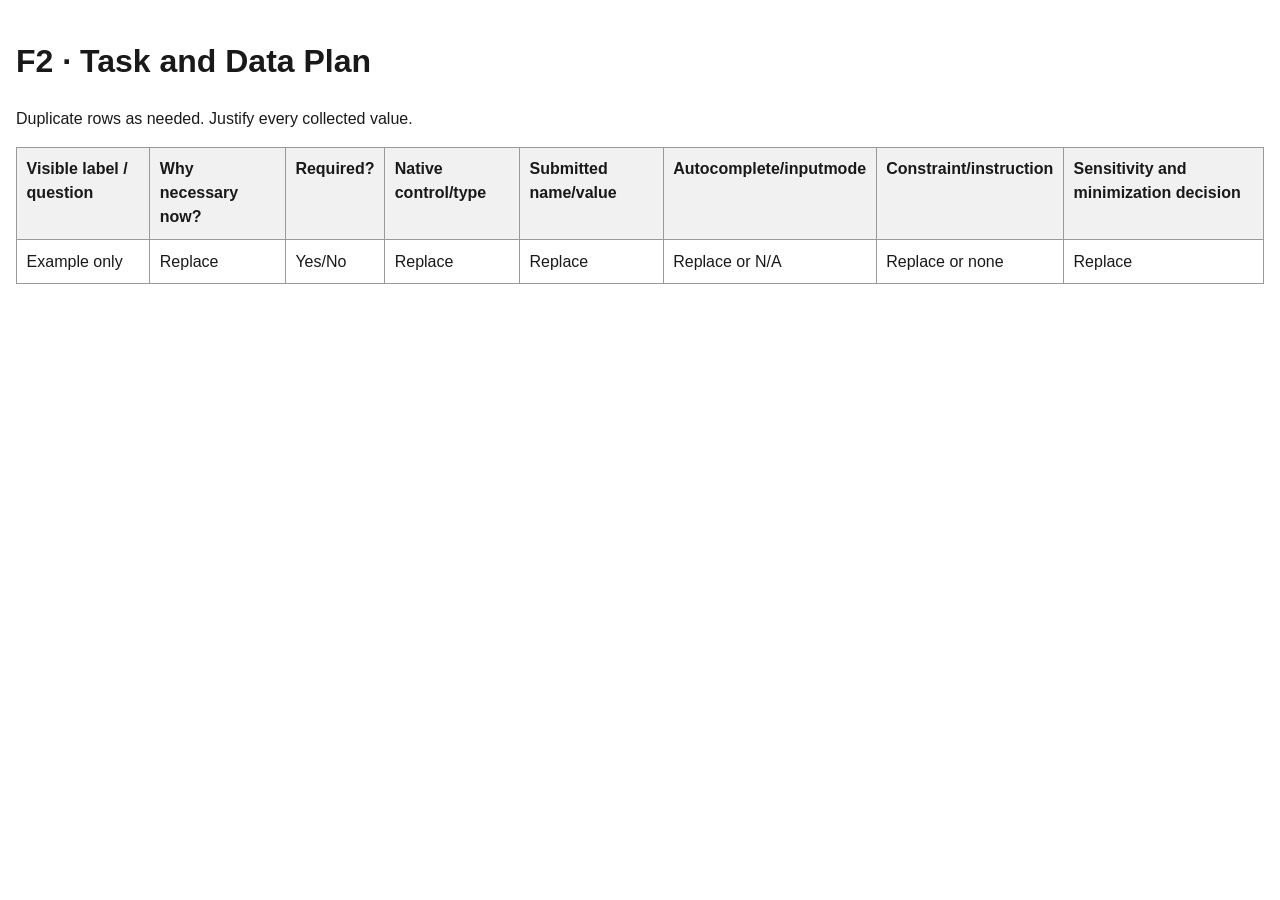
==== field-inventory-template.html @ efe9a3a9 "starter files" ====
<!doctype html>
<html lang="en">
    <head>
        <meta charset="utf-8">
        <meta name="viewport" content="width=device-width,initial-scale=1">
        <title>Field Inventory</title>
        <style>
        body{
            font-family:Arial,sans-serif;
            line-height:1.5;
            max-width:80rem;
            margin:auto;
            padding:1rem;
            color:#191919;
        }
        table{
            width:100%;
            border-collapse:collapse;
        }
        th,td{
            padding:.6rem;
            border:1px solid #999;
            text-align:left;
            vertical-align:top;
        }
        th{
            background:#f1f1f1;
        }
        </style>
        </head>
        <body>
            <h1>F2 · Task and Data Plan</h1>
            <p>Duplicate rows as needed. Justify every collected value.</p>
            <table>
                <thead>
                    <tr>
                        <th>Visible label / question</th>
                        <th>Why necessary now?</th>
                        <th>Required?</th>
                        <th>Native control/type</th>
                        <th>Submitted name/value</th>
                        <th>Autocomplete/inputmode</th>
                        <th>Constraint/instruction</th>
                        <th>Sensitivity and minimization decision</th>
                    </tr>
                </thead>
                <tbody>
                    <tr>
                        <td>Example only</td>
                        <td>Replace</td>
                        <td>Yes/No</td>
                        <td>Replace</td>
                        <td>Replace</td>
                        <td>Replace or N/A</td>
                        <td>Replace or none</td>
                        <td>Replace</td>
                    </tr>
                </tbody>
            </table>
        </body>
        </html>
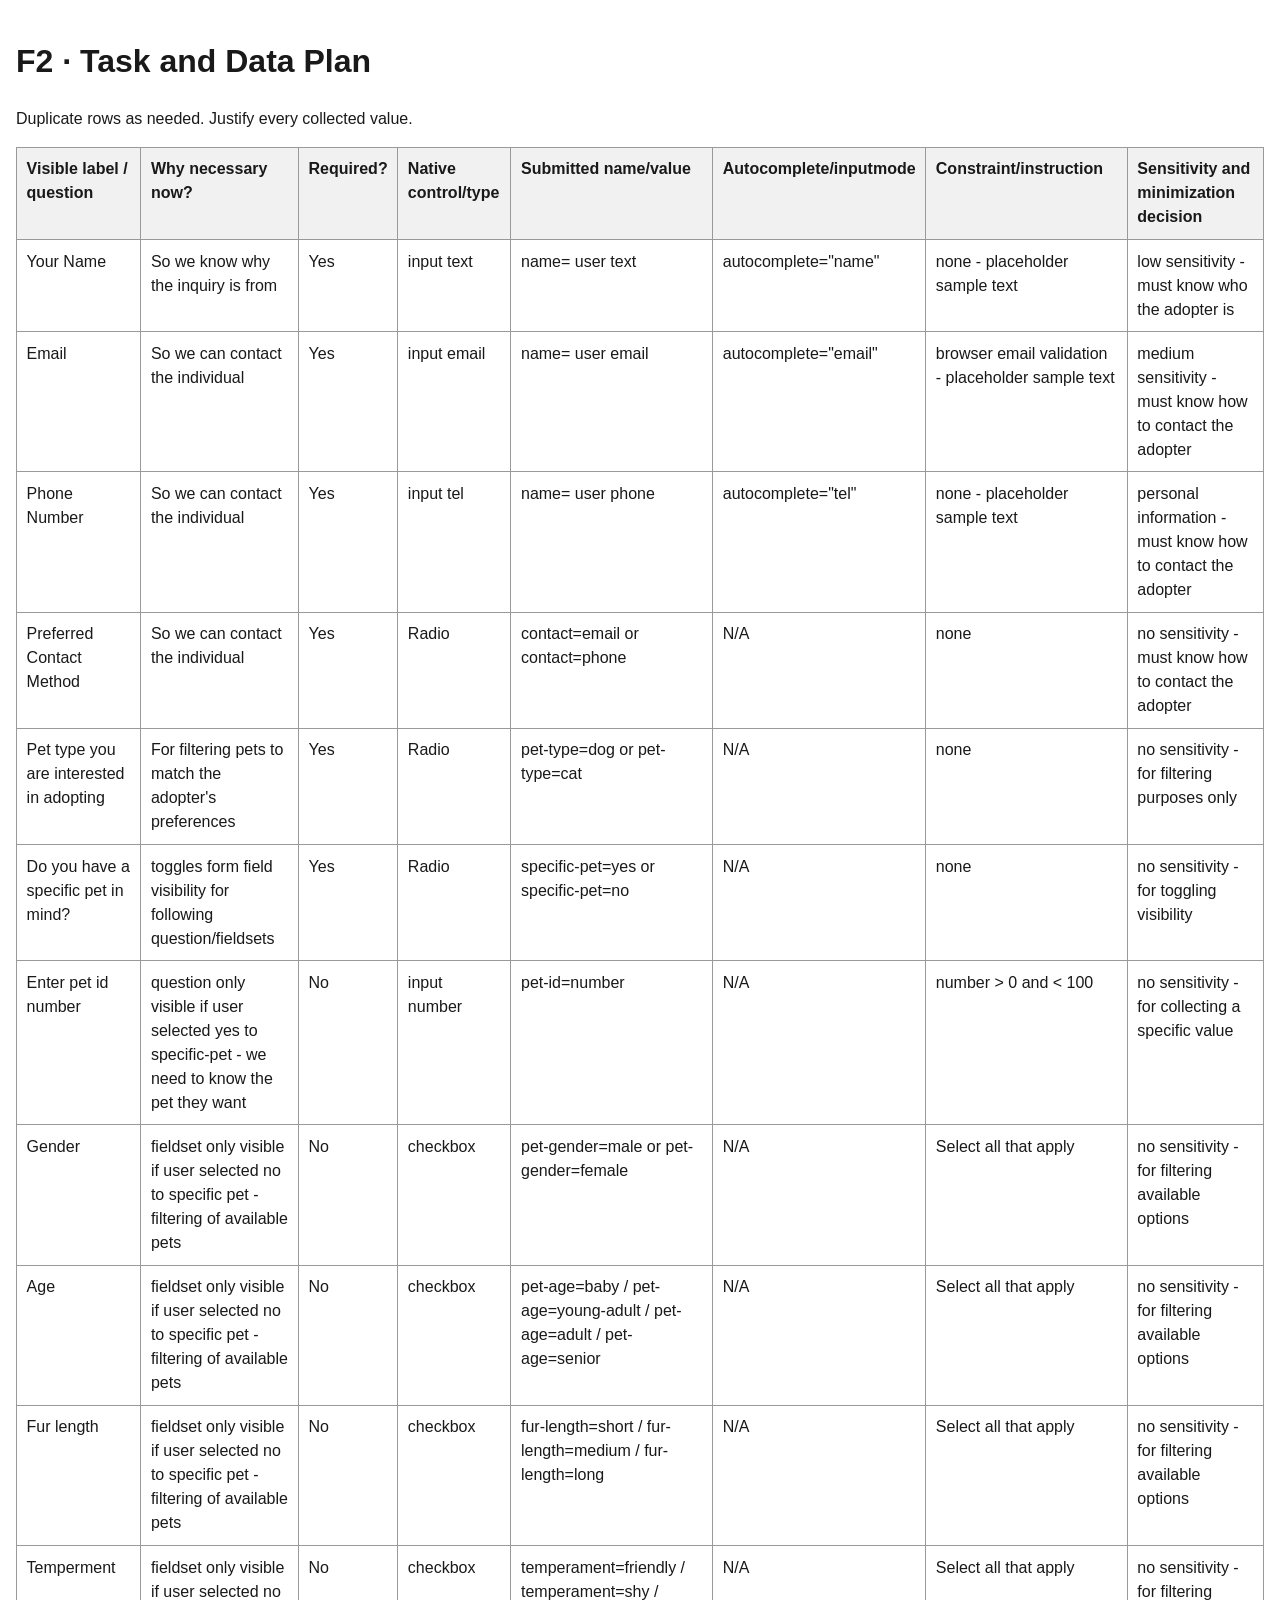
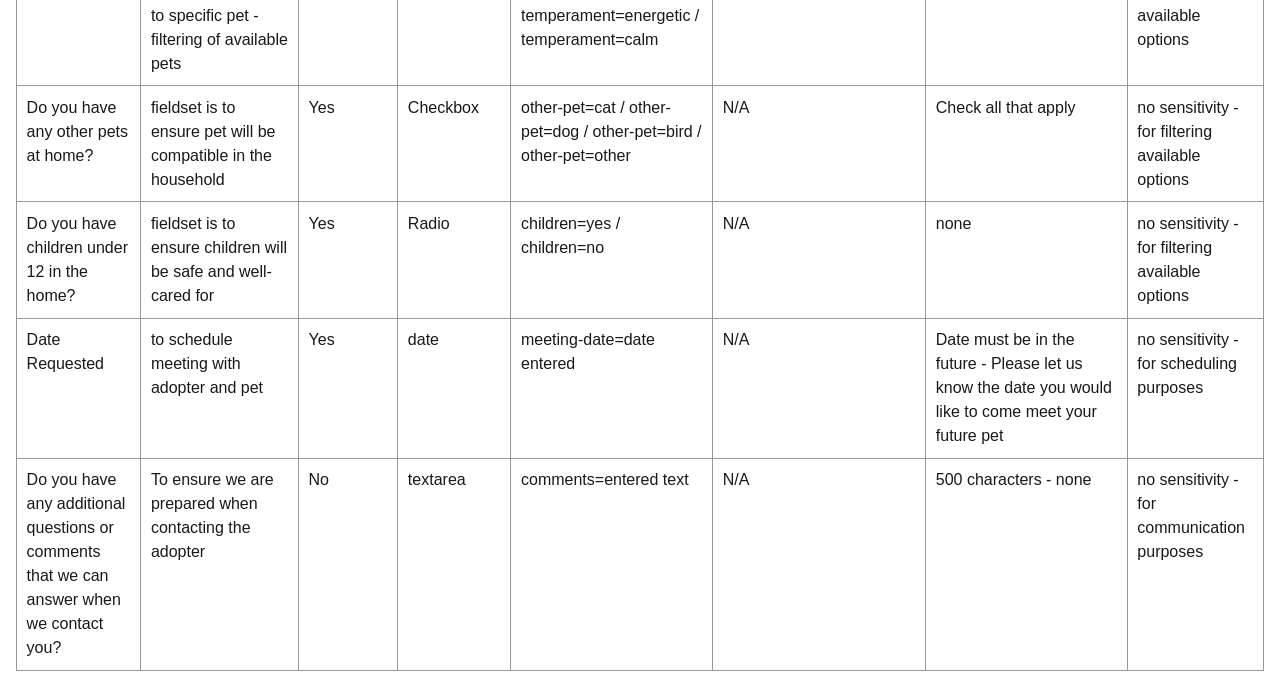
==== commit 2047412d: "field inventory planning and table complete" ====
--- a/field-inventory-template.html
+++ b/field-inventory-template.html
@@ -1,61 +1,375 @@
 <!doctype html>
 <html lang="en">
     <head>
-        <meta charset="utf-8">
-        <meta name="viewport" content="width=device-width,initial-scale=1">
+        <meta charset="utf-8" />
+        <meta name="viewport" content="width=device-width,initial-scale=1" />
         <title>Field Inventory</title>
         <style>
-        body{
-            font-family:Arial,sans-serif;
-            line-height:1.5;
-            max-width:80rem;
-            margin:auto;
-            padding:1rem;
-            color:#191919;
-        }
-        table{
-            width:100%;
-            border-collapse:collapse;
-        }
-        th,td{
-            padding:.6rem;
-            border:1px solid #999;
-            text-align:left;
-            vertical-align:top;
-        }
-        th{
-            background:#f1f1f1;
-        }
+            body {
+                font-family: Arial, sans-serif;
+                line-height: 1.5;
+                max-width: 80rem;
+                margin: auto;
+                padding: 1rem;
+                color: #191919;
+            }
+            table {
+                width: 100%;
+                border-collapse: collapse;
+            }
+            th,
+            td {
+                padding: 0.6rem;
+                border: 1px solid #999;
+                text-align: left;
+                vertical-align: top;
+            }
+            th {
+                background: #f1f1f1;
+            }
         </style>
-        </head>
-        <body>
-            <h1>F2 · Task and Data Plan</h1>
-            <p>Duplicate rows as needed. Justify every collected value.</p>
-            <table>
-                <thead>
-                    <tr>
-                        <th>Visible label / question</th>
-                        <th>Why necessary now?</th>
-                        <th>Required?</th>
-                        <th>Native control/type</th>
-                        <th>Submitted name/value</th>
-                        <th>Autocomplete/inputmode</th>
-                        <th>Constraint/instruction</th>
-                        <th>Sensitivity and minimization decision</th>
-                    </tr>
-                </thead>
-                <tbody>
-                    <tr>
-                        <td>Example only</td>
-                        <td>Replace</td>
-                        <td>Yes/No</td>
-                        <td>Replace</td>
-                        <td>Replace</td>
-                        <td>Replace or N/A</td>
-                        <td>Replace or none</td>
-                        <td>Replace</td>
-                    </tr>
-                </tbody>
-            </table>
-        </body>
-        </html>
+    </head>
+    <body>
+        <h1>F2 · Task and Data Plan</h1>
+        <p>Duplicate rows as needed. Justify every collected value.</p>
+        <table>
+            <thead>
+                <tr>
+                    <th>Visible label / question</th>
+                    <th>Why necessary now?</th>
+                    <th>Required?</th>
+                    <th>Native control/type</th>
+                    <th>Submitted name/value</th>
+                    <th>Autocomplete/inputmode</th>
+                    <th>Constraint/instruction</th>
+                    <th>Sensitivity and minimization decision</th>
+                </tr>
+            </thead>
+            <tbody>
+                <tr>
+                    <td>Your Name</td>
+                    <!-- visible label/question -->
+                    <td>So we know why the inquiry is from</td>
+                    <!-- Why necessary now? -->
+                    <td>Yes</td>
+                    <!-- Required? -->
+                    <td>input text</td>
+                    <!-- Native control/type -->
+                    <td>name= user text</td>
+                    <!-- Submitted name/value -->
+                    <td>autocomplete="name"</td>
+                    <!-- Autocomplete/inputmode -->
+                    <td>none - placeholder sample text</td>
+                    <!-- Constraint/instruction -->
+                    <td>low sensitivity - must know who the adopter is</td>
+                    <!-- Sensitivity and minimization decision -->
+                </tr>
+                <tr>
+                    <td>Email</td>
+                    <!-- visible label/question -->
+                    <td>So we can contact the individual</td>
+                    <!-- Why necessary now? -->
+                    <td>Yes</td>
+                    <!-- Required? -->
+                    <td>input email</td>
+                    <!-- Native control/type -->
+                    <td>name= user email</td>
+                    <!-- Submitted name/value -->
+                    <td>autocomplete="email"</td>
+                    <!-- Autocomplete/inputmode -->
+                    <td>browser email validation - placeholder sample text</td>
+                    <!-- Constraint/instruction -->
+                    <td>
+                        medium sensitivity - must know how to contact the
+                        adopter
+                    </td>
+                    <!-- Sensitivity and minimization decision -->
+                </tr>
+                <tr>
+                    <td>Phone Number</td>
+                    <!-- visible label/question -->
+                    <td>So we can contact the individual</td>
+                    <!-- Why necessary now? -->
+                    <td>Yes</td>
+                    <!-- Required? -->
+                    <td>input tel</td>
+                    <!-- Native control/type -->
+                    <td>name= user phone</td>
+                    <!-- Submitted name/value -->
+                    <td>autocomplete="tel"</td>
+                    <!-- Autocomplete/inputmode -->
+                    <td>none - placeholder sample text</td>
+                    <!-- Constraint/instruction -->
+                    <td>
+                        personal information - must know how to contact the
+                        adopter
+                    </td>
+                    <!-- Sensitivity and minimization decision -->
+                </tr>
+                <tr>
+                    <td>Preferred Contact Method</td>
+                    <!-- visible label/question -->
+                    <td>So we can contact the individual</td>
+                    <!-- Why necessary now? -->
+                    <td>Yes</td>
+                    <!-- Required? -->
+                    <td>Radio</td>
+                    <!-- Native control/type -->
+                    <td>contact=email or contact=phone</td>
+                    <!-- Submitted name/value -->
+                    <td>N/A</td>
+                    <!-- Autocomplete/inputmode -->
+                    <td>none</td>
+                    <!-- Constraint/instruction -->
+                    <td>
+                        no sensitivity - must know how to contact the adopter
+                    </td>
+                    <!-- Sensitivity and minimization decision -->
+                </tr>
+                <tr>
+                    <td>Pet type you are interested in adopting</td>
+                    <!-- visible label/question -->
+                    <td>
+                        For filtering pets to match the adopter's preferences
+                    </td>
+                    <!-- Why necessary now? -->
+                    <td>Yes</td>
+                    <!-- Required? -->
+                    <td>Radio</td>
+                    <!-- Native control/type -->
+                    <td>pet-type=dog or pet-type=cat</td>
+                    <!-- Submitted name/value -->
+                    <td>N/A</td>
+                    <!-- Autocomplete/inputmode -->
+                    <td>none</td>
+                    <!-- Constraint/instruction -->
+                    <td>no sensitivity - for filtering purposes only</td>
+                    <!-- Sensitivity and minimization decision -->
+                </tr>
+                <tr>
+                    <td>Do you have a specific pet in mind?</td>
+                    <!-- visible label/question -->
+                    <td>
+                        toggles form field visibility for following
+                        question/fieldsets
+                    </td>
+                    <!-- Why necessary now? -->
+                    <td>Yes</td>
+                    <!-- Required? -->
+                    <td>Radio</td>
+                    <!-- Native control/type -->
+                    <td>specific-pet=yes or specific-pet=no</td>
+                    <!-- Submitted name/value -->
+                    <td>N/A</td>
+                    <!-- Autocomplete/inputmode -->
+                    <td>none</td>
+                    <!-- Constraint/instruction -->
+                    <td>no sensitivity - for toggling visibility</td>
+                    <!-- Sensitivity and minimization decision -->
+                </tr>
+                <tr>
+                    <td>Enter pet id number</td>
+                    <!-- visible label/question -->
+                    <td>
+                        question only visible if user selected yes to
+                        specific-pet - we need to know the pet they want
+                    </td>
+                    <!-- Why necessary now? -->
+                    <td>No</td>
+                    <!-- Required? -->
+                    <td>input number</td>
+                    <!-- Native control/type -->
+                    <td>pet-id=number</td>
+                    <!-- Submitted name/value -->
+                    <td>N/A</td>
+                    <!-- Autocomplete/inputmode -->
+                    <td>number > 0 and < 100</td>
+                    <!-- Constraint/instruction -->
+                    <td>no sensitivity - for collecting a specific value</td>
+                    <!-- Sensitivity and minimization decision -->
+                </tr>
+                <tr>
+                    <td>Gender</td>
+                    <!-- visible label/question -->
+                    <td>
+                        fieldset only visible if user selected no to specific
+                        pet - filtering of available pets
+                    </td>
+                    <!-- Why necessary now? -->
+                    <td>No</td>
+                    <!-- Required? -->
+                    <td>checkbox</td>
+                    <!-- Native control/type -->
+                    <td>pet-gender=male or pet-gender=female</td>
+                    <!-- Submitted name/value -->
+                    <td>N/A</td>
+                    <!-- Autocomplete/inputmode -->
+                    <td>Select all that apply</td>
+                    <!-- Constraint/instruction -->
+                    <td>no sensitivity - for filtering available options</td>
+                    <!-- Sensitivity and minimization decision -->
+                </tr>
+                <tr>
+                    <td>Age</td>
+                    <!-- visible label/question -->
+                    <td>
+                        fieldset only visible if user selected no to specific
+                        pet - filtering of available pets
+                    </td>
+                    <!-- Why necessary now? -->
+                    <td>No</td>
+                    <!-- Required? -->
+                    <td>checkbox</td>
+                    <!-- Native control/type -->
+                    <td>
+                        pet-age=baby / pet-age=young-adult / pet-age=adult /
+                        pet-age=senior
+                    </td>
+                    <!-- Submitted name/value -->
+                    <td>N/A</td>
+                    <!-- Autocomplete/inputmode -->
+                    <td>Select all that apply</td>
+                    <!-- Constraint/instruction -->
+                    <td>no sensitivity - for filtering available options</td>
+                    <!-- Sensitivity and minimization decision -->
+                </tr>
+                <tr>
+                    <td>Fur length</td>
+                    <!-- visible label/question -->
+                    <td>
+                        fieldset only visible if user selected no to specific
+                        pet - filtering of available pets
+                    </td>
+                    <!-- Why necessary now? -->
+                    <td>No</td>
+                    <!-- Required? -->
+                    <td>checkbox</td>
+                    <!-- Native control/type -->
+                    <td>
+                        fur-length=short / fur-length=medium / fur-length=long
+                    </td>
+                    <!-- Submitted name/value -->
+                    <td>N/A</td>
+                    <!-- Autocomplete/inputmode -->
+                    <td>Select all that apply</td>
+                    <!-- Constraint/instruction -->
+                    <td>no sensitivity - for filtering available options</td>
+                    <!-- Sensitivity and minimization decision -->
+                </tr>
+                <tr>
+                    <td>Temperment</td>
+                    <!-- visible label/question -->
+                    <td>
+                        fieldset only visible if user selected no to specific
+                        pet - filtering of available pets
+                    </td>
+                    <!-- Why necessary now? -->
+                    <td>No</td>
+                    <!-- Required? -->
+                    <td>checkbox</td>
+                    <!-- Native control/type -->
+                    <td>
+                        temperament=friendly / temperament=shy /
+                        temperament=energetic / temperament=calm
+                    </td>
+                    <!-- Submitted name/value -->
+                    <td>N/A</td>
+                    <!-- Autocomplete/inputmode -->
+                    <td>Select all that apply</td>
+                    <!-- Constraint/instruction -->
+                    <td>no sensitivity - for filtering available options</td>
+                    <!-- Sensitivity and minimization decision -->
+                </tr>
+                <tr>
+                    <td>Do you have any other pets at home?</td>
+                    <!-- visible label/question -->
+                    <td>
+                        fieldset is to ensure pet will be compatible in the
+                        household
+                    </td>
+                    <!-- Why necessary now? -->
+                    <td>Yes</td>
+                    <!-- Required? -->
+                    <td>Checkbox</td>
+                    <!-- Native control/type -->
+                    <td>
+                        other-pet=cat / other-pet=dog / other-pet=bird /
+                        other-pet=other
+                    </td>
+                    <!-- Submitted name/value -->
+                    <td>N/A</td>
+                    <!-- Autocomplete/inputmode -->
+                    <td>Check all that apply</td>
+                    <!-- Constraint/instruction -->
+                    <td>no sensitivity - for filtering available options</td>
+                    <!-- Sensitivity and minimization decision -->
+                </tr>
+                <tr>
+                    <td>Do you have children under 12 in the home?</td>
+                    <!-- visible label/question -->
+                    <td>
+                        fieldset is to ensure children will be safe and
+                        well-cared for
+                    </td>
+                    <!-- Why necessary now? -->
+                    <td>Yes</td>
+                    <!-- Required? -->
+                    <td>Radio</td>
+                    <!-- Native control/type -->
+                    <td>children=yes / children=no</td>
+                    <!-- Submitted name/value -->
+                    <td>N/A</td>
+                    <!-- Autocomplete/inputmode -->
+                    <td>none</td>
+                    <!-- Constraint/instruction -->
+                    <td>no sensitivity - for filtering available options</td>
+                    <!-- Sensitivity and minimization decision -->
+                </tr>
+                <tr>
+                    <td>Date Requested</td>
+                    <!-- visible label/question -->
+                    <td>to schedule meeting with adopter and pet</td>
+                    <!-- Why necessary now? -->
+                    <td>Yes</td>
+                    <!-- Required? -->
+                    <td>date</td>
+                    <!-- Native control/type -->
+                    <td>meeting-date=date entered</td>
+                    <!-- Submitted name/value -->
+                    <td>N/A</td>
+                    <!-- Autocomplete/inputmode -->
+                    <td>
+                        Date must be in the future - Please let us know the date
+                        you would like to come meet your future pet
+                    </td>
+                    <!-- Constraint/instruction -->
+                    <td>no sensitivity - for scheduling purposes</td>
+                    <!-- Sensitivity and minimization decision -->
+                </tr>
+                <tr>
+                    <td>
+                        Do you have any additional questions or comments that we
+                        can answer when we contact you?
+                    </td>
+                    <!-- visible label/question -->
+                    <td>
+                        To ensure we are prepared when contacting the adopter
+                    </td>
+                    <!-- Why necessary now? -->
+                    <td>No</td>
+                    <!-- Required? -->
+                    <td>textarea</td>
+                    <!-- Native control/type -->
+                    <td>comments=entered text</td>
+                    <!-- Submitted name/value -->
+                    <td>N/A</td>
+                    <!-- Autocomplete/inputmode -->
+                    <td>500 characters - none</td>
+                    <!-- Constraint/instruction -->
+                    <td>no sensitivity - for communication purposes</td>
+                    <!-- Sensitivity and minimization decision -->
+                </tr>
+            </tbody>
+        </table>
+    </body>
+</html>
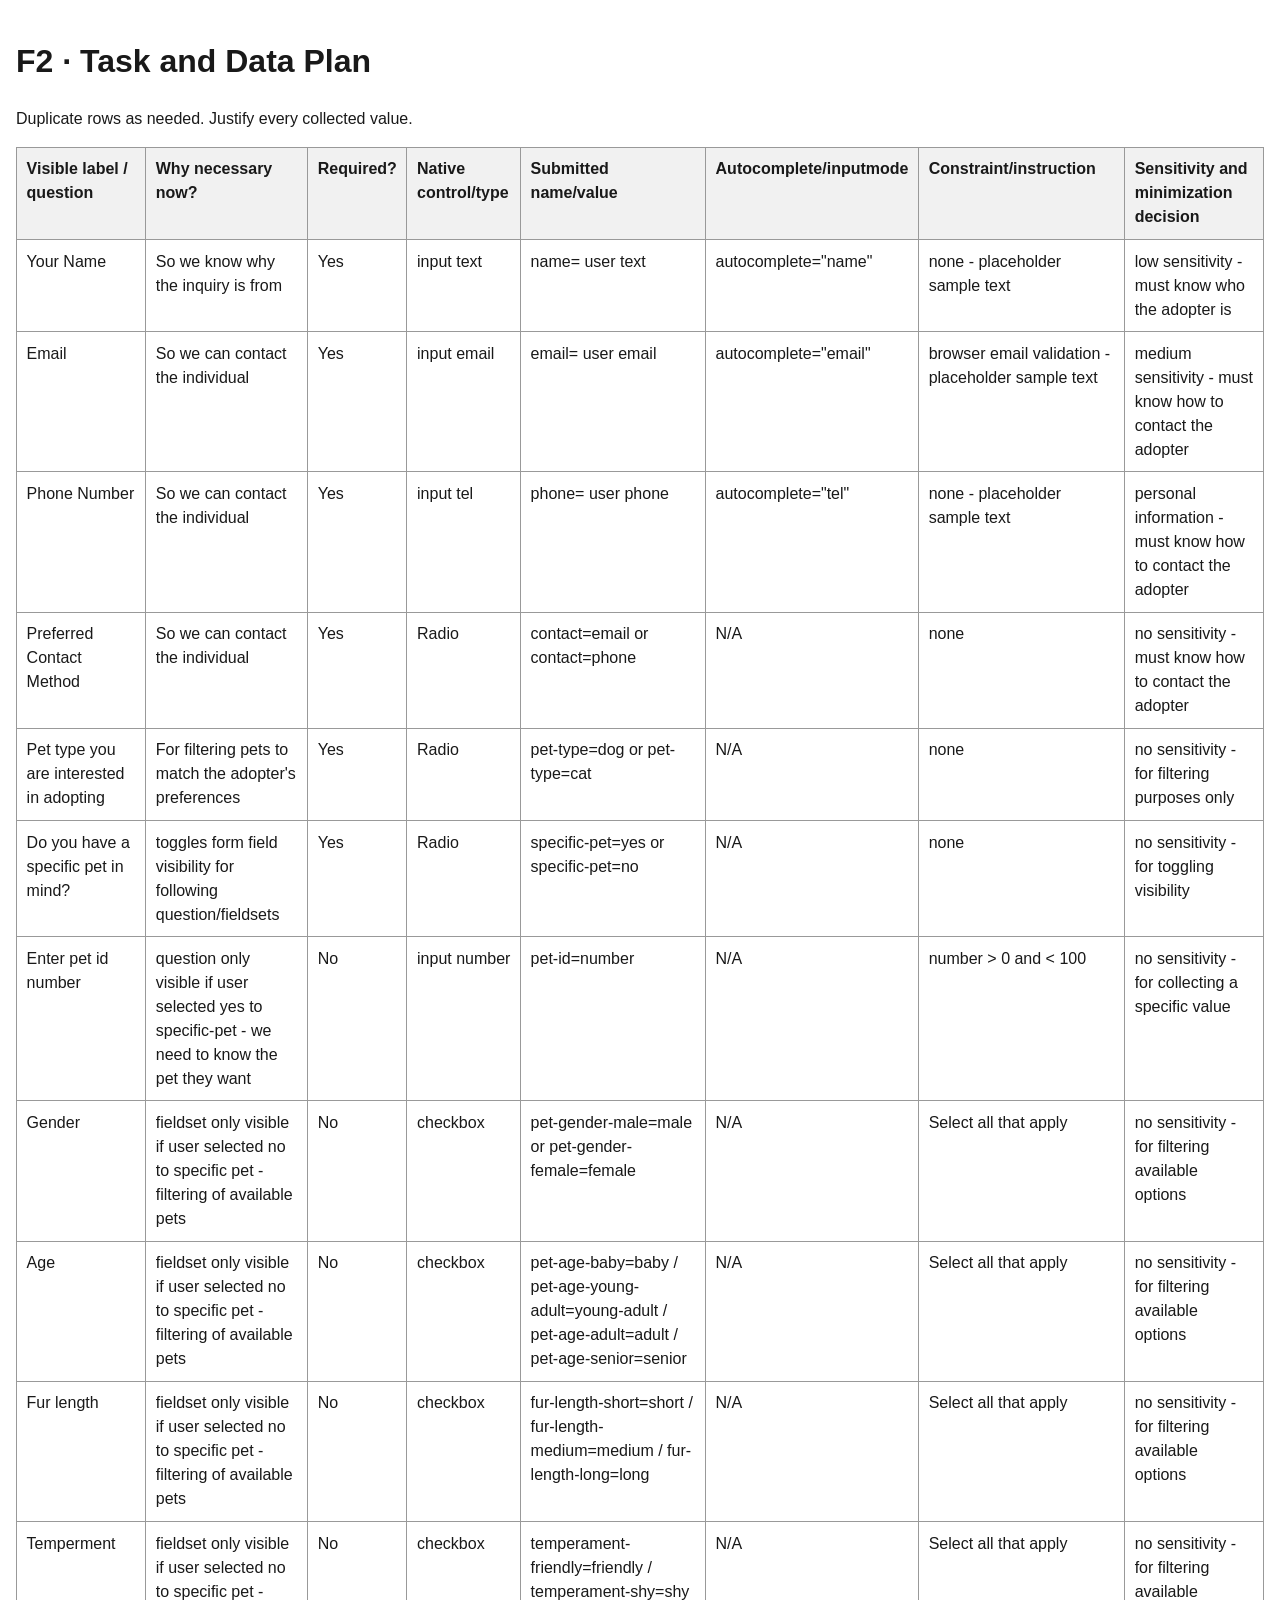
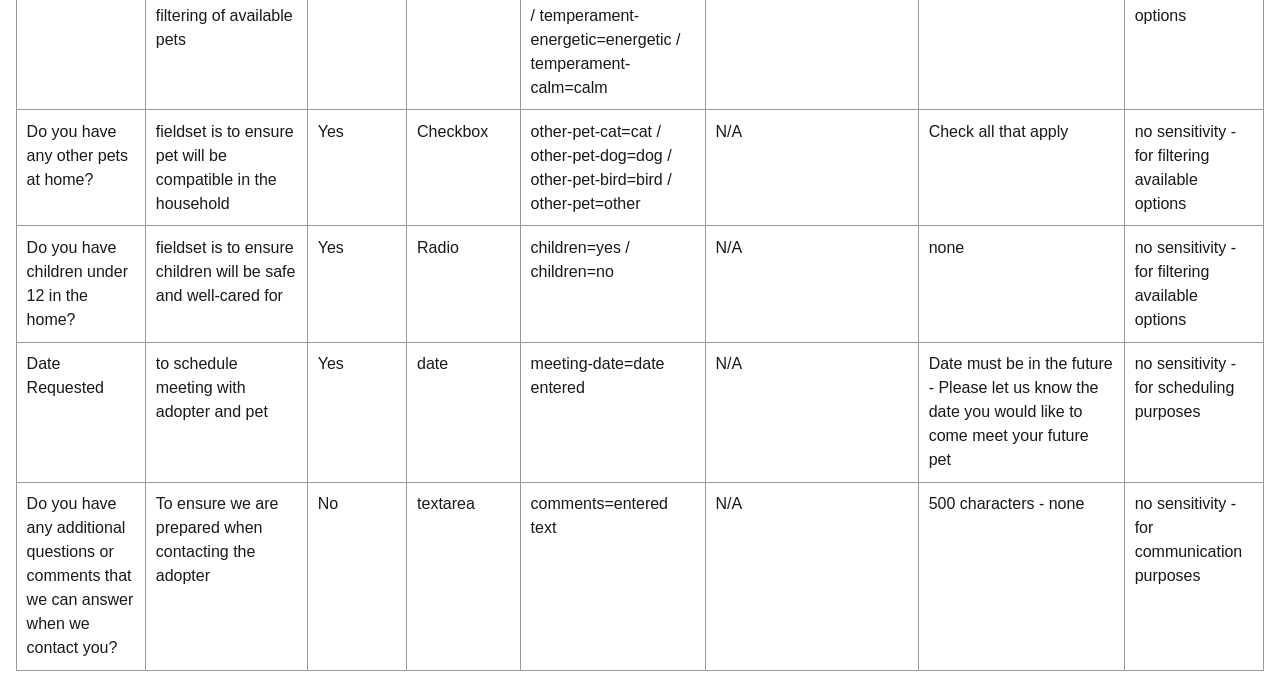
==== commit 711a1d65: "basic form structure complete updated field inventory, added all form fields" ====
--- a/field-inventory-template.html
+++ b/field-inventory-template.html
@@ -1,32 +1,31 @@
 <!doctype html>
 <html lang="en">
     <head>
-        <meta charset="utf-8" />
-        <meta name="viewport" content="width=device-width,initial-scale=1" />
+        <meta charset="utf-8">
+        <meta name="viewport" content="width=device-width,initial-scale=1">
         <title>Field Inventory</title>
         <style>
-            body {
-                font-family: Arial, sans-serif;
-                line-height: 1.5;
-                max-width: 80rem;
-                margin: auto;
-                padding: 1rem;
-                color: #191919;
-            }
-            table {
-                width: 100%;
-                border-collapse: collapse;
-            }
-            th,
-            td {
-                padding: 0.6rem;
-                border: 1px solid #999;
-                text-align: left;
-                vertical-align: top;
-            }
-            th {
-                background: #f1f1f1;
-            }
+        body{
+            font-family:Arial,sans-serif;
+            line-height:1.5;
+            max-width:80rem;
+            margin:auto;
+            padding:1rem;
+            color:#191919;
+        }
+        table{
+            width:100%;
+            border-collapse:collapse;
+        }
+        th,td{
+            padding:.6rem;
+            border:1px solid #999;
+            text-align:left;
+            vertical-align:top;
+        }
+        th{
+            background:#f1f1f1;
+        }
         </style>
     </head>
     <body>
@@ -47,327 +46,154 @@
             </thead>
             <tbody>
                 <tr>
-                    <td>Your Name</td>
-                    <!-- visible label/question -->
-                    <td>So we know why the inquiry is from</td>
-                    <!-- Why necessary now? -->
-                    <td>Yes</td>
-                    <!-- Required? -->
-                    <td>input text</td>
-                    <!-- Native control/type -->
-                    <td>name= user text</td>
-                    <!-- Submitted name/value -->
-                    <td>autocomplete="name"</td>
-                    <!-- Autocomplete/inputmode -->
-                    <td>none - placeholder sample text</td>
-                    <!-- Constraint/instruction -->
-                    <td>low sensitivity - must know who the adopter is</td>
-                    <!-- Sensitivity and minimization decision -->
-                </tr>
-                <tr>
-                    <td>Email</td>
-                    <!-- visible label/question -->
-                    <td>So we can contact the individual</td>
-                    <!-- Why necessary now? -->
-                    <td>Yes</td>
-                    <!-- Required? -->
-                    <td>input email</td>
-                    <!-- Native control/type -->
-                    <td>name= user email</td>
-                    <!-- Submitted name/value -->
-                    <td>autocomplete="email"</td>
-                    <!-- Autocomplete/inputmode -->
-                    <td>browser email validation - placeholder sample text</td>
-                    <!-- Constraint/instruction -->
-                    <td>
-                        medium sensitivity - must know how to contact the
-                        adopter
-                    </td>
-                    <!-- Sensitivity and minimization decision -->
-                </tr>
-                <tr>
-                    <td>Phone Number</td>
-                    <!-- visible label/question -->
-                    <td>So we can contact the individual</td>
-                    <!-- Why necessary now? -->
-                    <td>Yes</td>
-                    <!-- Required? -->
-                    <td>input tel</td>
-                    <!-- Native control/type -->
-                    <td>name= user phone</td>
-                    <!-- Submitted name/value -->
-                    <td>autocomplete="tel"</td>
-                    <!-- Autocomplete/inputmode -->
-                    <td>none - placeholder sample text</td>
-                    <!-- Constraint/instruction -->
-                    <td>
-                        personal information - must know how to contact the
-                        adopter
-                    </td>
-                    <!-- Sensitivity and minimization decision -->
-                </tr>
-                <tr>
-                    <td>Preferred Contact Method</td>
-                    <!-- visible label/question -->
-                    <td>So we can contact the individual</td>
-                    <!-- Why necessary now? -->
-                    <td>Yes</td>
-                    <!-- Required? -->
-                    <td>Radio</td>
-                    <!-- Native control/type -->
-                    <td>contact=email or contact=phone</td>
-                    <!-- Submitted name/value -->
-                    <td>N/A</td>
-                    <!-- Autocomplete/inputmode -->
-                    <td>none</td>
-                    <!-- Constraint/instruction -->
-                    <td>
-                        no sensitivity - must know how to contact the adopter
-                    </td>
-                    <!-- Sensitivity and minimization decision -->
-                </tr>
-                <tr>
-                    <td>Pet type you are interested in adopting</td>
-                    <!-- visible label/question -->
-                    <td>
-                        For filtering pets to match the adopter's preferences
-                    </td>
-                    <!-- Why necessary now? -->
-                    <td>Yes</td>
-                    <!-- Required? -->
-                    <td>Radio</td>
-                    <!-- Native control/type -->
-                    <td>pet-type=dog or pet-type=cat</td>
-                    <!-- Submitted name/value -->
-                    <td>N/A</td>
-                    <!-- Autocomplete/inputmode -->
-                    <td>none</td>
-                    <!-- Constraint/instruction -->
-                    <td>no sensitivity - for filtering purposes only</td>
-                    <!-- Sensitivity and minimization decision -->
-                </tr>
-                <tr>
-                    <td>Do you have a specific pet in mind?</td>
-                    <!-- visible label/question -->
-                    <td>
-                        toggles form field visibility for following
-                        question/fieldsets
-                    </td>
-                    <!-- Why necessary now? -->
-                    <td>Yes</td>
-                    <!-- Required? -->
-                    <td>Radio</td>
-                    <!-- Native control/type -->
-                    <td>specific-pet=yes or specific-pet=no</td>
-                    <!-- Submitted name/value -->
-                    <td>N/A</td>
-                    <!-- Autocomplete/inputmode -->
-                    <td>none</td>
-                    <!-- Constraint/instruction -->
-                    <td>no sensitivity - for toggling visibility</td>
-                    <!-- Sensitivity and minimization decision -->
-                </tr>
-                <tr>
-                    <td>Enter pet id number</td>
-                    <!-- visible label/question -->
-                    <td>
-                        question only visible if user selected yes to
-                        specific-pet - we need to know the pet they want
-                    </td>
-                    <!-- Why necessary now? -->
-                    <td>No</td>
-                    <!-- Required? -->
-                    <td>input number</td>
-                    <!-- Native control/type -->
-                    <td>pet-id=number</td>
-                    <!-- Submitted name/value -->
-                    <td>N/A</td>
-                    <!-- Autocomplete/inputmode -->
-                    <td>number > 0 and < 100</td>
-                    <!-- Constraint/instruction -->
-                    <td>no sensitivity - for collecting a specific value</td>
-                    <!-- Sensitivity and minimization decision -->
-                </tr>
-                <tr>
-                    <td>Gender</td>
-                    <!-- visible label/question -->
-                    <td>
-                        fieldset only visible if user selected no to specific
-                        pet - filtering of available pets
-                    </td>
-                    <!-- Why necessary now? -->
-                    <td>No</td>
-                    <!-- Required? -->
-                    <td>checkbox</td>
-                    <!-- Native control/type -->
-                    <td>pet-gender=male or pet-gender=female</td>
-                    <!-- Submitted name/value -->
-                    <td>N/A</td>
-                    <!-- Autocomplete/inputmode -->
-                    <td>Select all that apply</td>
-                    <!-- Constraint/instruction -->
-                    <td>no sensitivity - for filtering available options</td>
-                    <!-- Sensitivity and minimization decision -->
-                </tr>
-                <tr>
-                    <td>Age</td>
-                    <!-- visible label/question -->
-                    <td>
-                        fieldset only visible if user selected no to specific
-                        pet - filtering of available pets
-                    </td>
-                    <!-- Why necessary now? -->
-                    <td>No</td>
-                    <!-- Required? -->
-                    <td>checkbox</td>
-                    <!-- Native control/type -->
-                    <td>
-                        pet-age=baby / pet-age=young-adult / pet-age=adult /
-                        pet-age=senior
-                    </td>
-                    <!-- Submitted name/value -->
-                    <td>N/A</td>
-                    <!-- Autocomplete/inputmode -->
-                    <td>Select all that apply</td>
-                    <!-- Constraint/instruction -->
-                    <td>no sensitivity - for filtering available options</td>
-                    <!-- Sensitivity and minimization decision -->
-                </tr>
-                <tr>
-                    <td>Fur length</td>
-                    <!-- visible label/question -->
-                    <td>
-                        fieldset only visible if user selected no to specific
-                        pet - filtering of available pets
-                    </td>
-                    <!-- Why necessary now? -->
-                    <td>No</td>
-                    <!-- Required? -->
-                    <td>checkbox</td>
-                    <!-- Native control/type -->
-                    <td>
-                        fur-length=short / fur-length=medium / fur-length=long
-                    </td>
-                    <!-- Submitted name/value -->
-                    <td>N/A</td>
-                    <!-- Autocomplete/inputmode -->
-                    <td>Select all that apply</td>
-                    <!-- Constraint/instruction -->
-                    <td>no sensitivity - for filtering available options</td>
-                    <!-- Sensitivity and minimization decision -->
-                </tr>
-                <tr>
-                    <td>Temperment</td>
-                    <!-- visible label/question -->
-                    <td>
-                        fieldset only visible if user selected no to specific
-                        pet - filtering of available pets
-                    </td>
-                    <!-- Why necessary now? -->
-                    <td>No</td>
-                    <!-- Required? -->
-                    <td>checkbox</td>
-                    <!-- Native control/type -->
-                    <td>
-                        temperament=friendly / temperament=shy /
-                        temperament=energetic / temperament=calm
-                    </td>
-                    <!-- Submitted name/value -->
-                    <td>N/A</td>
-                    <!-- Autocomplete/inputmode -->
-                    <td>Select all that apply</td>
-                    <!-- Constraint/instruction -->
-                    <td>no sensitivity - for filtering available options</td>
-                    <!-- Sensitivity and minimization decision -->
-                </tr>
-                <tr>
-                    <td>Do you have any other pets at home?</td>
-                    <!-- visible label/question -->
-                    <td>
-                        fieldset is to ensure pet will be compatible in the
-                        household
-                    </td>
-                    <!-- Why necessary now? -->
-                    <td>Yes</td>
-                    <!-- Required? -->
-                    <td>Checkbox</td>
-                    <!-- Native control/type -->
-                    <td>
-                        other-pet=cat / other-pet=dog / other-pet=bird /
-                        other-pet=other
-                    </td>
-                    <!-- Submitted name/value -->
-                    <td>N/A</td>
-                    <!-- Autocomplete/inputmode -->
-                    <td>Check all that apply</td>
-                    <!-- Constraint/instruction -->
-                    <td>no sensitivity - for filtering available options</td>
-                    <!-- Sensitivity and minimization decision -->
-                </tr>
-                <tr>
-                    <td>Do you have children under 12 in the home?</td>
-                    <!-- visible label/question -->
-                    <td>
-                        fieldset is to ensure children will be safe and
-                        well-cared for
-                    </td>
-                    <!-- Why necessary now? -->
-                    <td>Yes</td>
-                    <!-- Required? -->
-                    <td>Radio</td>
-                    <!-- Native control/type -->
-                    <td>children=yes / children=no</td>
-                    <!-- Submitted name/value -->
-                    <td>N/A</td>
-                    <!-- Autocomplete/inputmode -->
-                    <td>none</td>
-                    <!-- Constraint/instruction -->
-                    <td>no sensitivity - for filtering available options</td>
-                    <!-- Sensitivity and minimization decision -->
-                </tr>
-                <tr>
-                    <td>Date Requested</td>
-                    <!-- visible label/question -->
-                    <td>to schedule meeting with adopter and pet</td>
-                    <!-- Why necessary now? -->
-                    <td>Yes</td>
-                    <!-- Required? -->
-                    <td>date</td>
-                    <!-- Native control/type -->
-                    <td>meeting-date=date entered</td>
-                    <!-- Submitted name/value -->
-                    <td>N/A</td>
-                    <!-- Autocomplete/inputmode -->
-                    <td>
-                        Date must be in the future - Please let us know the date
-                        you would like to come meet your future pet
-                    </td>
-                    <!-- Constraint/instruction -->
-                    <td>no sensitivity - for scheduling purposes</td>
-                    <!-- Sensitivity and minimization decision -->
-                </tr>
-                <tr>
-                    <td>
-                        Do you have any additional questions or comments that we
-                        can answer when we contact you?
-                    </td>
-                    <!-- visible label/question -->
-                    <td>
-                        To ensure we are prepared when contacting the adopter
-                    </td>
-                    <!-- Why necessary now? -->
-                    <td>No</td>
-                    <!-- Required? -->
-                    <td>textarea</td>
-                    <!-- Native control/type -->
-                    <td>comments=entered text</td>
-                    <!-- Submitted name/value -->
-                    <td>N/A</td>
-                    <!-- Autocomplete/inputmode -->
-                    <td>500 characters - none</td>
-                    <!-- Constraint/instruction -->
-                    <td>no sensitivity - for communication purposes</td>
-                    <!-- Sensitivity and minimization decision -->
+                    <td>Your Name</td> <!-- visible label/question -->
+                    <td>So we know why the inquiry is from</td><!-- Why necessary now? -->
+                    <td>Yes</td><!-- Required? -->
+                    <td>input text</td><!-- Native control/type -->
+                    <td>name= user text</td><!-- Submitted name/value -->
+                    <td>autocomplete="name"</td><!-- Autocomplete/inputmode -->
+                    <td>none - placeholder sample text</td><!-- Constraint/instruction -->
+                    <td>low sensitivity - must know who the adopter is</td><!-- Sensitivity and minimization decision --> 
+                </tr>
+                <tr>
+                    <td>Email</td> <!-- visible label/question -->
+                    <td>So we can contact the individual</td><!-- Why necessary now? -->
+                    <td>Yes</td><!-- Required? -->
+                    <td>input email</td><!-- Native control/type -->
+                    <td>email= user email</td><!-- Submitted name/value -->
+                    <td>autocomplete="email"</td><!-- Autocomplete/inputmode -->
+                    <td>browser email validation - placeholder sample text</td><!-- Constraint/instruction -->
+                    <td>medium sensitivity - must know how to contact the adopter</td><!-- Sensitivity and minimization decision --> 
+                </tr>
+                <tr>
+                    <td>Phone Number</td> <!-- visible label/question -->
+                    <td>So we can contact the individual</td><!-- Why necessary now? -->
+                    <td>Yes</td><!-- Required? -->
+                    <td>input tel</td><!-- Native control/type -->
+                    <td>phone= user phone</td><!-- Submitted name/value -->
+                    <td>autocomplete="tel"</td><!-- Autocomplete/inputmode -->
+                    <td>none - placeholder sample text</td><!-- Constraint/instruction -->
+                    <td>personal information - must know how to contact the adopter</td><!-- Sensitivity and minimization decision --> 
+                </tr>
+                <tr>
+                    <td>Preferred Contact Method</td> <!-- visible label/question -->
+                    <td>So we can contact the individual</td><!-- Why necessary now? -->
+                    <td>Yes</td><!-- Required? -->
+                    <td>Radio</td><!-- Native control/type -->
+                    <td>contact=email or contact=phone</td><!-- Submitted name/value -->
+                    <td>N/A</td><!-- Autocomplete/inputmode -->
+                    <td>none</td><!-- Constraint/instruction -->
+                    <td>no sensitivity - must know how to contact the adopter</td><!-- Sensitivity and minimization decision --> 
+                </tr>
+                <tr>
+                    <td>Pet type you are interested in adopting</td> <!-- visible label/question -->
+                    <td>For filtering pets to match the adopter's preferences</td><!-- Why necessary now? -->
+                    <td>Yes</td><!-- Required? -->
+                    <td>Radio</td><!-- Native control/type -->
+                    <td>pet-type=dog or pet-type=cat</td><!-- Submitted name/value -->
+                    <td>N/A</td><!-- Autocomplete/inputmode -->
+                    <td>none</td><!-- Constraint/instruction -->
+                    <td>no sensitivity - for filtering purposes only</td><!-- Sensitivity and minimization decision --> 
+                </tr>
+                <tr>
+                    <td>Do you have a specific pet in mind?</td> <!-- visible label/question -->
+                    <td>toggles form field visibility for following question/fieldsets</td><!-- Why necessary now? -->
+                    <td>Yes</td><!-- Required? -->
+                    <td>Radio</td><!-- Native control/type -->
+                    <td>specific-pet=yes or specific-pet=no</td><!-- Submitted name/value -->
+                    <td>N/A</td><!-- Autocomplete/inputmode -->
+                    <td>none</td><!-- Constraint/instruction -->
+                    <td>no sensitivity - for toggling visibility</td><!-- Sensitivity and minimization decision --> 
+                </tr>
+                <tr>
+                    <td>Enter pet id number</td> <!-- visible label/question -->
+                    <td>question only visible if user selected yes to specific-pet - we need to know the pet they want</td><!-- Why necessary now? -->
+                    <td>No</td><!-- Required? -->
+                    <td>input number</td><!-- Native control/type -->
+                    <td>pet-id=number</td><!-- Submitted name/value -->
+                    <td>N/A</td><!-- Autocomplete/inputmode -->
+                    <td>number > 0 and < 100</td><!-- Constraint/instruction -->
+                    <td>no sensitivity - for collecting a specific value</td><!-- Sensitivity and minimization decision --> 
+                </tr>
+                <tr>
+                    <td>Gender</td> <!-- visible label/question -->
+                    <td>fieldset only visible if user selected no to specific pet - filtering of available pets</td><!-- Why necessary now? -->
+                    <td>No</td><!-- Required? -->
+                    <td>checkbox</td><!-- Native control/type -->
+                    <td>pet-gender-male=male or pet-gender-female=female</td><!-- Submitted name/value -->
+                    <td>N/A</td><!-- Autocomplete/inputmode -->
+                    <td>Select all that apply</td><!-- Constraint/instruction -->
+                    <td>no sensitivity - for filtering available options</td><!-- Sensitivity and minimization decision --> 
+                </tr>
+                <tr>
+                    <td>Age</td> <!-- visible label/question -->
+                    <td>fieldset only visible if user selected no to specific pet - filtering of available pets</td><!-- Why necessary now? -->
+                    <td>No</td><!-- Required? -->
+                    <td>checkbox</td><!-- Native control/type -->
+                    <td>pet-age-baby=baby / pet-age-young-adult=young-adult / pet-age-adult=adult / pet-age-senior=senior</td><!-- Submitted name/value -->
+                    <td>N/A</td><!-- Autocomplete/inputmode -->
+                    <td>Select all that apply</td><!-- Constraint/instruction -->
+                    <td>no sensitivity - for filtering available options</td><!-- Sensitivity and minimization decision -->  
+                </tr>
+                <tr>
+                    <td>Fur length</td> <!-- visible label/question -->
+                    <td>fieldset only visible if user selected no to specific pet - filtering of available pets</td><!-- Why necessary now? -->
+                    <td>No</td><!-- Required? -->
+                    <td>checkbox</td><!-- Native control/type -->
+                    <td>fur-length-short=short / fur-length-medium=medium / fur-length-long=long</td><!-- Submitted name/value -->
+                    <td>N/A</td><!-- Autocomplete/inputmode -->
+                    <td>Select all that apply</td><!-- Constraint/instruction -->
+                    <td>no sensitivity - for filtering available options</td><!-- Sensitivity and minimization decision --> 
+                </tr>
+                <tr>
+                    <td>Temperment</td> <!-- visible label/question -->
+                    <td>fieldset only visible if user selected no to specific pet - filtering of available pets</td><!-- Why necessary now? -->
+                    <td>No</td><!-- Required? -->
+                    <td>checkbox</td><!-- Native control/type -->
+                    <td>temperament-friendly=friendly / temperament-shy=shy / temperament-energetic=energetic / temperament-calm=calm</td><!-- Submitted name/value -->
+                    <td>N/A</td><!-- Autocomplete/inputmode -->
+                    <td>Select all that apply</td><!-- Constraint/instruction -->
+                    <td>no sensitivity - for filtering available options</td><!-- Sensitivity and minimization decision --> 
+                </tr>
+                <tr>
+                    <td>Do you have any other pets at home?</td> <!-- visible label/question -->
+                    <td>fieldset is to ensure pet will be compatible in the household</td><!-- Why necessary now? -->
+                    <td>Yes</td><!-- Required? -->
+                    <td>Checkbox</td><!-- Native control/type -->
+                    <td>other-pet-cat=cat / other-pet-dog=dog / other-pet-bird=bird / other-pet=other</td><!-- Submitted name/value -->
+                    <td>N/A</td><!-- Autocomplete/inputmode -->
+                    <td>Check all that apply</td><!-- Constraint/instruction -->
+                    <td>no sensitivity - for filtering available options</td><!-- Sensitivity and minimization decision --> 
+                </tr>
+                <tr>
+                    <td>Do you have children under 12 in the home? </td> <!-- visible label/question -->
+                    <td>fieldset is to ensure children will be safe and well-cared for</td><!-- Why necessary now? -->
+                    <td>Yes</td><!-- Required? -->
+                    <td>Radio</td><!-- Native control/type -->
+                    <td>children=yes / children=no</td><!-- Submitted name/value -->
+                    <td>N/A</td><!-- Autocomplete/inputmode -->
+                    <td>none</td><!-- Constraint/instruction -->
+                    <td>no sensitivity - for filtering available options</td><!-- Sensitivity and minimization decision --> 
+                </tr>
+                <tr>
+                    <td>Date Requested</td> <!-- visible label/question -->
+                    <td>to schedule meeting with adopter and pet</td><!-- Why necessary now? -->
+                    <td>Yes</td><!-- Required? -->
+                    <td>date</td><!-- Native control/type -->
+                    <td>meeting-date=date entered</td><!-- Submitted name/value -->
+                    <td>N/A</td><!-- Autocomplete/inputmode -->
+                    <td>Date must be in the future - Please let us know the date you would like to come meet your future pet</td><!-- Constraint/instruction -->
+                    <td>no sensitivity - for scheduling purposes</td><!-- Sensitivity and minimization decision --> 
+                </tr>
+                <tr>
+                    <td>Do you have any additional questions or comments that we can answer when we contact you?</td> <!-- visible label/question -->
+                    <td>To ensure we are prepared when contacting the adopter</td><!-- Why necessary now? -->
+                    <td>No</td><!-- Required? -->
+                    <td>textarea</td><!-- Native control/type -->
+                    <td>comments=entered text</td><!-- Submitted name/value -->
+                    <td>N/A</td><!-- Autocomplete/inputmode -->
+                    <td>500 characters - none</td><!-- Constraint/instruction -->
+                    <td>no sensitivity - for communication purposes</td><!-- Sensitivity and minimization decision --> 
                 </tr>
             </tbody>
         </table>
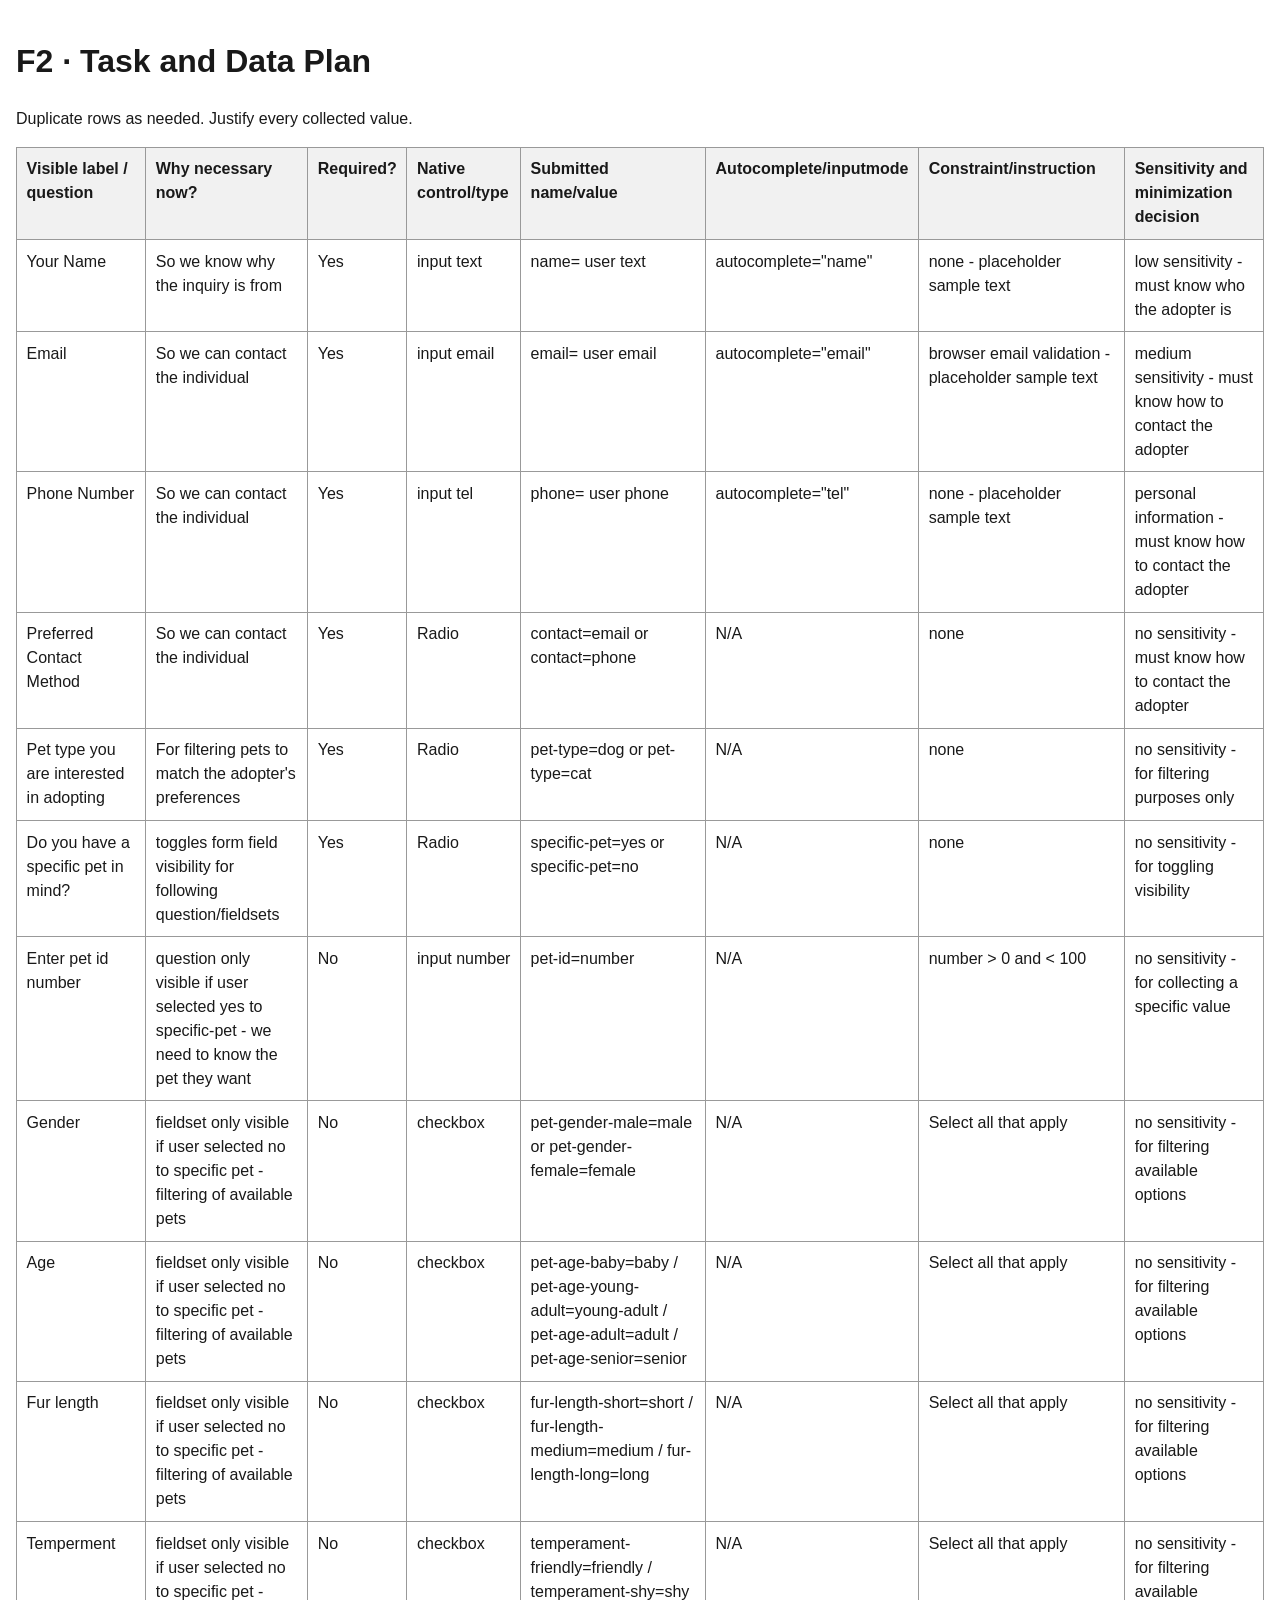
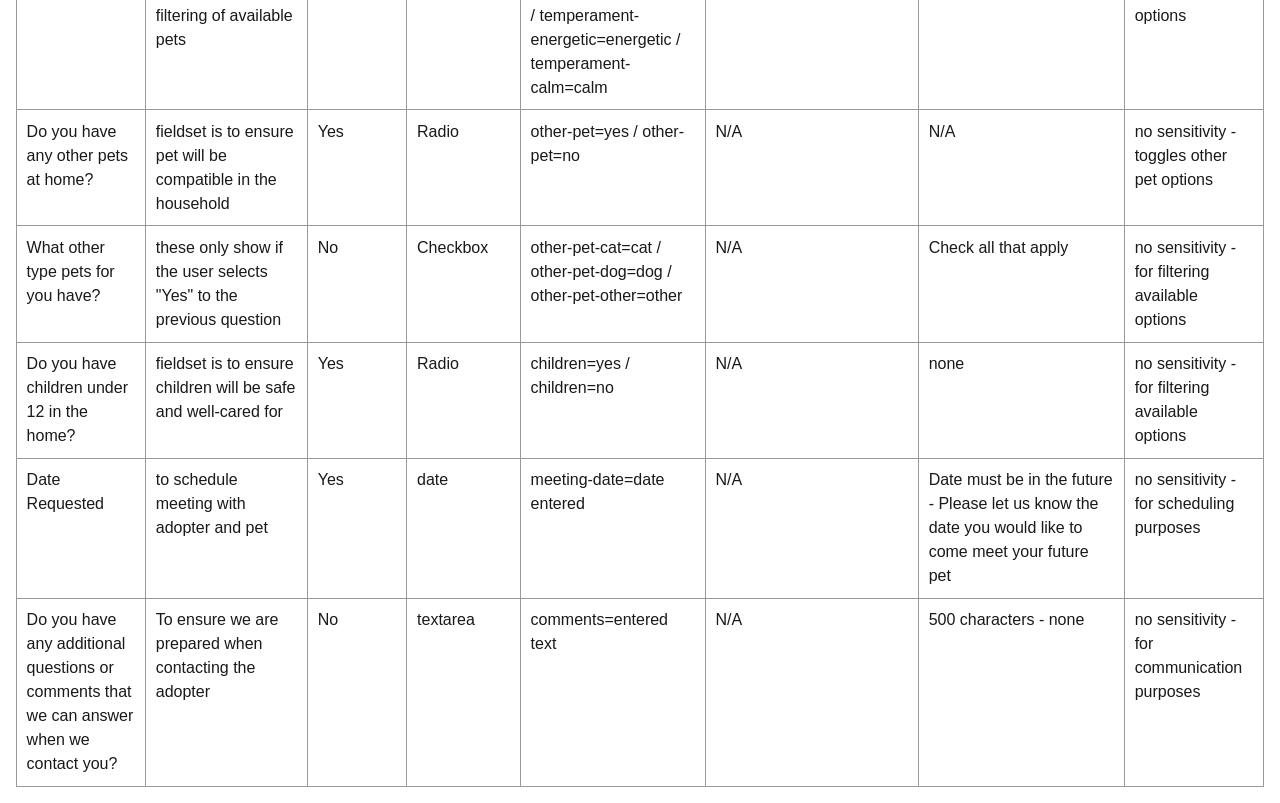
==== commit e1d8ac88: "making the hidden fields work radio toggles can't be inside labels to work - now to make them pretty" ====
--- a/field-inventory-template.html
+++ b/field-inventory-template.html
@@ -159,8 +159,18 @@
                     <td>Do you have any other pets at home?</td> <!-- visible label/question -->
                     <td>fieldset is to ensure pet will be compatible in the household</td><!-- Why necessary now? -->
                     <td>Yes</td><!-- Required? -->
+                    <td>Radio</td><!-- Native control/type -->
+                    <td>other-pet=yes / other-pet=no</td><!-- Submitted name/value -->
+                    <td>N/A</td><!-- Autocomplete/inputmode -->
+                    <td>N/A</td><!-- Constraint/instruction -->
+                    <td>no sensitivity - toggles other pet options</td><!-- Sensitivity and minimization decision --> 
+                </tr>
+                <tr>
+                    <td>What other type pets for you have?</td> <!-- visible label/question -->
+                    <td>these only show if the user selects "Yes" to the previous question</td><!-- Why necessary now? -->
+                    <td>No</td><!-- Required? -->
                     <td>Checkbox</td><!-- Native control/type -->
-                    <td>other-pet-cat=cat / other-pet-dog=dog / other-pet-bird=bird / other-pet=other</td><!-- Submitted name/value -->
+                    <td>other-pet-cat=cat / other-pet-dog=dog / other-pet-other=other</td><!-- Submitted name/value -->
                     <td>N/A</td><!-- Autocomplete/inputmode -->
                     <td>Check all that apply</td><!-- Constraint/instruction -->
                     <td>no sensitivity - for filtering available options</td><!-- Sensitivity and minimization decision --> 
